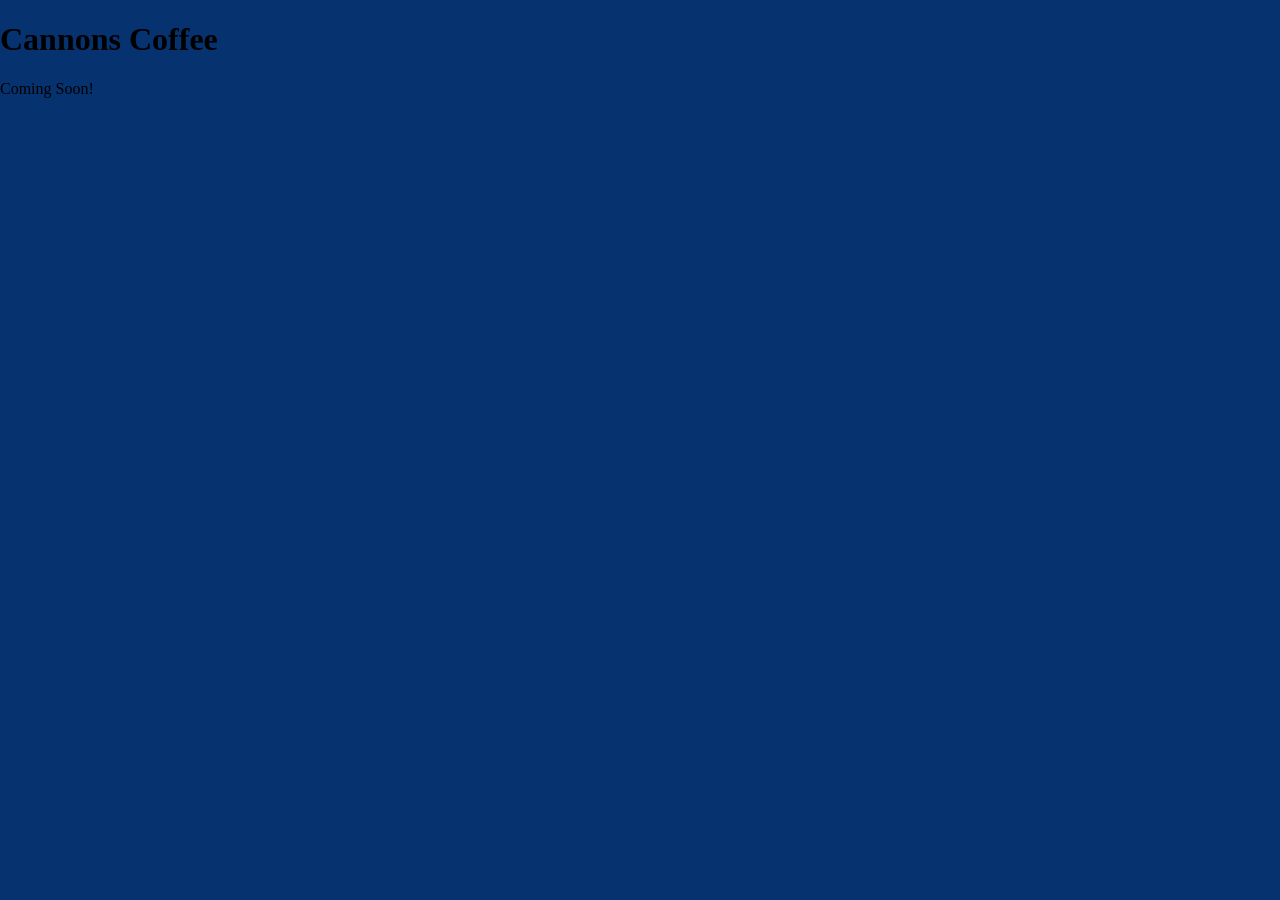
==== index.html @ af538644 "copied and pasted html and css" ====
<!DOCTYPE html>
<html lang="en">

<head>
    <meta charset="UTF-8">
    <meta name="viewport" content="width=device-width, initial-scale=1.0">
    <title>Coming Soon Cannons Coffee</title>
    <link rel="stylesheet" href="css/styles.css">
</head>

<body>
    <header>
        <h1>Cannons Coffee</h1>
    </header>
    <main>
        <p>Coming Soon!</p>
    </main>
    <footer>
    </footer>
</body>

</html>
---- css/styles.css ----
html {
  box-sizing: border-box;
}
*,
*:before,
*:after {
  box-sizing: inherit;
}

body {
  color: black;
  background-color: #063270;
  margin: 0;
  padding: 0;
}
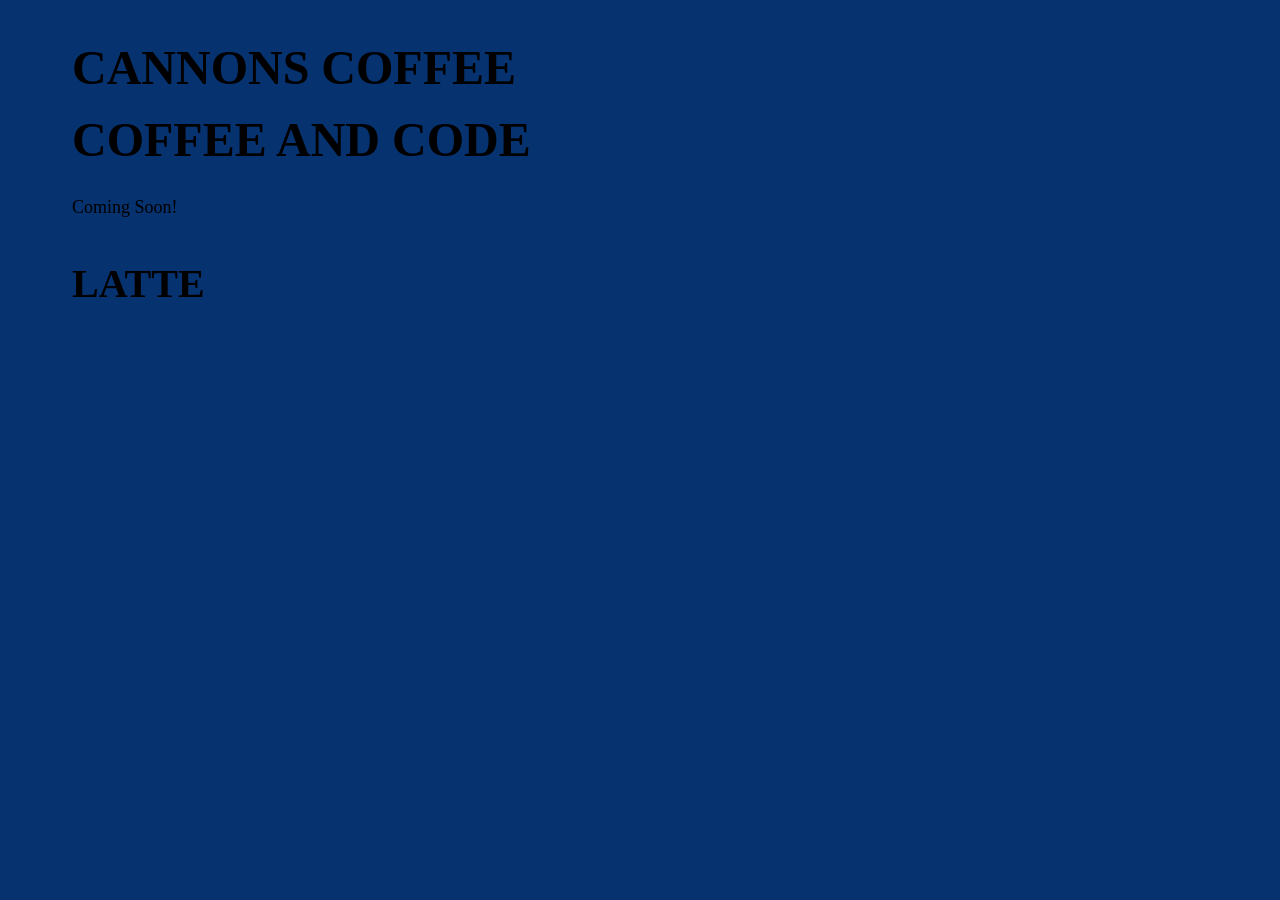
==== commit 94bf5df2: "changed a bunch of CSS to setup vars and universal" ====
--- a/index.html
+++ b/index.html
@@ -9,14 +9,18 @@
 </head>
 
 <body>
-    <header>
-        <h1>Cannons Coffee</h1>
-    </header>
-    <main>
-        <p>Coming Soon!</p>
-    </main>
-    <footer>
-    </footer>
+    <container>
+        <header>
+            <h1>Cannons Coffee</h1>
+        </header>
+        <main>
+            <h1>Coffee and Code</h1>
+            <p>Coming Soon!</p>
+            <h2>Latte</h2>
+        </main>
+        <footer>
+        </footer>
+    </container>
 </body>
 
 </html>
--- a/css/styles.css
+++ b/css/styles.css
@@ -1,3 +1,18 @@
+@import url('https://fonts.googleapis.com/css2?family=Montserrat:ital,wght@0,100..900;1,100..900&display=swap');
+
+:root {
+    --white: #fff;
+    --black: #000;
+    --catalina: #06327d;
+    --bluetiful: #2b70e4;
+    --vegan: #209d5c;
+    --sunglow: #ffd034;
+    --lightblue: #cadbf8;
+    --monty: "Montserrat";
+    --weight: 300;
+    --height: 1.1667;
+}
+
 html {
   box-sizing: border-box;
 }
@@ -10,6 +25,44 @@
 body {
   color: black;
   background-color: #063270;
-  margin: 0;
-  padding: 0;
+  margin: 0 auto;
+  padding: 2rem;
+  font-size: 1.125rem;
+  line-height: 1.5;
+  max-width: 1200px;
+}
+
+h1, h2, h3 {
+    var(--weight);
+    var(--height);
+}
+
+h1, h2 {
+    text-transform: uppercase;
+}
+
+h1 {
+    font-size: 3rem;
+    margin: 0;
+}
+
+h2 {
+    font-size: 2.5rem;
+}
+
+h3 {
+    font-size: 1.75rem;
+}
+
+.button {
+  padding: 0.5rem 1rem;
+  margin: 0 auto;
+  text-align: center;
+  background-color: var(--vegan);
+  color: var(--white);
+  font-size: 1.1rem;
+  border: 3px solid;
+  border-radius: 10px;
+  text-transform: uppercase;
+  display: inline-block;
 }
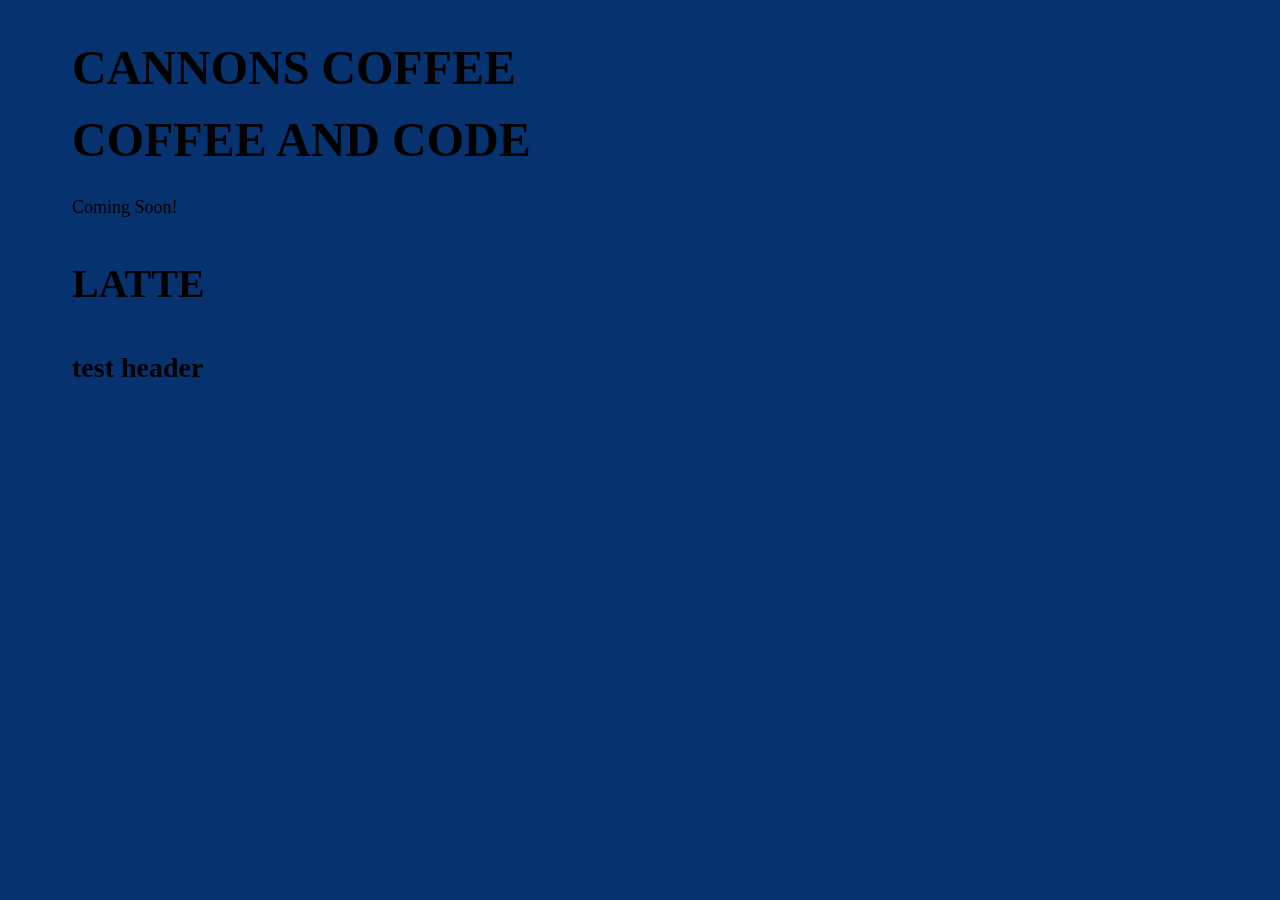
==== commit 3e4a36b8: "change headings" ====
--- a/index.html
+++ b/index.html
@@ -17,6 +17,7 @@
             <h1>Coffee and Code</h1>
             <p>Coming Soon!</p>
             <h2>Latte</h2>
+            <h3>test header</h3>
         </main>
         <footer>
         </footer>
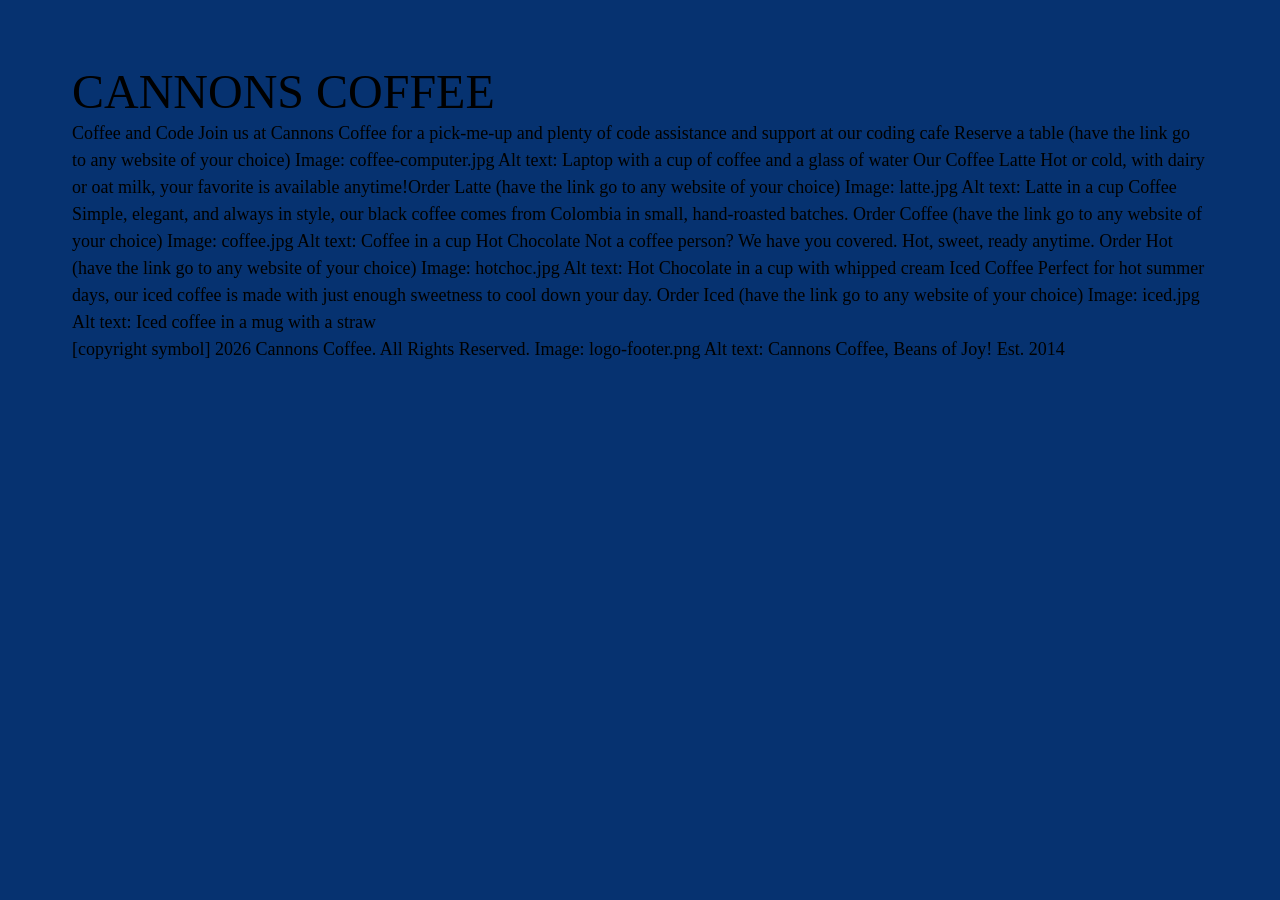
==== commit c855d1dd: "TASK 3 REDO I FAIIIILED" ====
--- a/index.html
+++ b/index.html
@@ -9,19 +9,51 @@
 </head>
 
 <body>
-    <container>
+    <div class="container">
         <header>
             <h1>Cannons Coffee</h1>
         </header>
         <main>
-            <h1>Coffee and Code</h1>
-            <p>Coming Soon!</p>
-            <h2>Latte</h2>
-            <h3>test header</h3>
+            Coffee and Code
+            Join us at Cannons Coffee for a pick-me-up and plenty of code assistance and support at our coding cafe
+            Reserve a table (have the link go to any website of your choice)
+            Image: coffee-computer.jpg
+            Alt text: Laptop with a cup of coffee and a glass of water
+            Our Coffee
+
+            Latte
+            Hot or cold, with dairy or oat milk, your favorite is available anytime!Order Latte (have the link go to any
+            website of
+            your choice)
+            Image: latte.jpg
+            Alt text: Latte in a cup
+
+            Coffee
+            Simple, elegant, and always in style, our black coffee comes from Colombia in small, hand-roasted batches.
+            Order Coffee (have the link go to any website of your choice)
+            Image: coffee.jpg
+            Alt text: Coffee in a cup
+
+            Hot Chocolate
+            Not a coffee person? We have you covered. Hot, sweet, ready anytime.
+            Order Hot (have the link go to any website of your choice)
+            Image: hotchoc.jpg
+            Alt text: Hot Chocolate in a cup with whipped cream
+
+            Iced Coffee
+            Perfect for hot summer days, our iced coffee is made with just enough sweetness to cool down your day.
+            Order Iced (have the link go to any website of your choice)
+            Image: iced.jpg
+            Alt text: Iced coffee in a mug with a straw
+
         </main>
         <footer>
+            [copyright symbol] 2026 Cannons Coffee. All Rights Reserved.
+            Image: logo-footer.png
+            Alt text: Cannons Coffee, Beans of Joy! Est. 2014
+
         </footer>
-    </container>
+    </div>
 </body>
 
 </html>
--- a/css/styles.css
+++ b/css/styles.css
@@ -25,16 +25,22 @@
 body {
   color: black;
   background-color: #063270;
-  margin: 0 auto;
+  margin: 0;
   padding: 2rem;
   font-size: 1.125rem;
   line-height: 1.5;
-  max-width: 1200px;
+  font-family: var(--monty);
+}
+
+.container {
+    margin: 0 auto;
+    padding: 2rem;
+   max-width: 1200px;
 }
 
 h1, h2, h3 {
-    var(--weight);
-    var(--height);
+    font-weight: var(--weight);
+    line-height: var(--height);
 }
 
 h1, h2 {
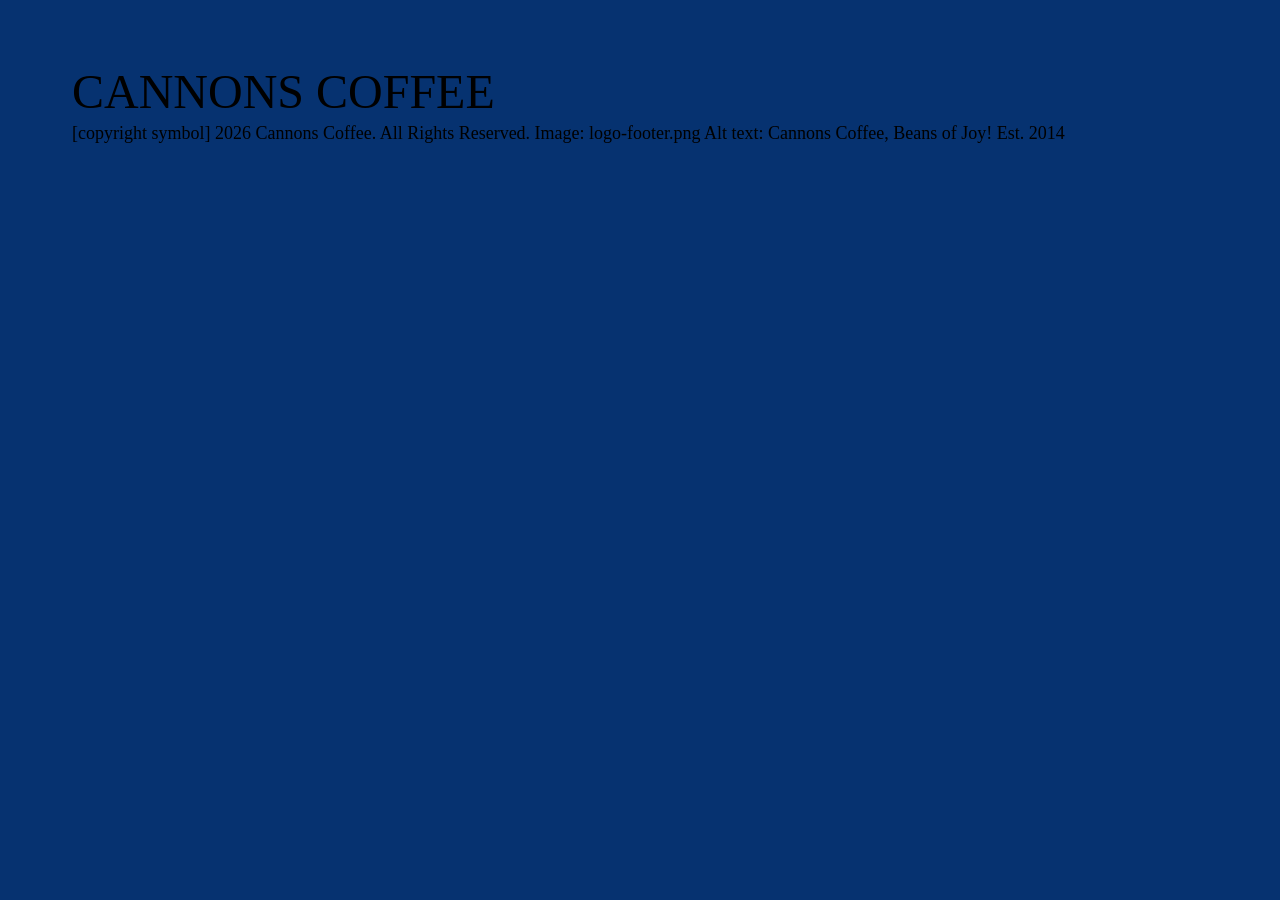
==== commit db5b498c: "TASK 3 button fix and html delete" ====
--- a/index.html
+++ b/index.html
@@ -14,37 +14,6 @@
             <h1>Cannons Coffee</h1>
         </header>
         <main>
-            Coffee and Code
-            Join us at Cannons Coffee for a pick-me-up and plenty of code assistance and support at our coding cafe
-            Reserve a table (have the link go to any website of your choice)
-            Image: coffee-computer.jpg
-            Alt text: Laptop with a cup of coffee and a glass of water
-            Our Coffee
-
-            Latte
-            Hot or cold, with dairy or oat milk, your favorite is available anytime!Order Latte (have the link go to any
-            website of
-            your choice)
-            Image: latte.jpg
-            Alt text: Latte in a cup
-
-            Coffee
-            Simple, elegant, and always in style, our black coffee comes from Colombia in small, hand-roasted batches.
-            Order Coffee (have the link go to any website of your choice)
-            Image: coffee.jpg
-            Alt text: Coffee in a cup
-
-            Hot Chocolate
-            Not a coffee person? We have you covered. Hot, sweet, ready anytime.
-            Order Hot (have the link go to any website of your choice)
-            Image: hotchoc.jpg
-            Alt text: Hot Chocolate in a cup with whipped cream
-
-            Iced Coffee
-            Perfect for hot summer days, our iced coffee is made with just enough sweetness to cool down your day.
-            Order Iced (have the link go to any website of your choice)
-            Image: iced.jpg
-            Alt text: Iced coffee in a mug with a straw
 
         </main>
         <footer>
--- a/css/styles.css
+++ b/css/styles.css
@@ -64,7 +64,7 @@
   padding: 0.5rem 1rem;
   margin: 0 auto;
   text-align: center;
-  background-color: var(--vegan);
+  background-color: var(--catalina);
   color: var(--white);
   font-size: 1.1rem;
   border: 3px solid;
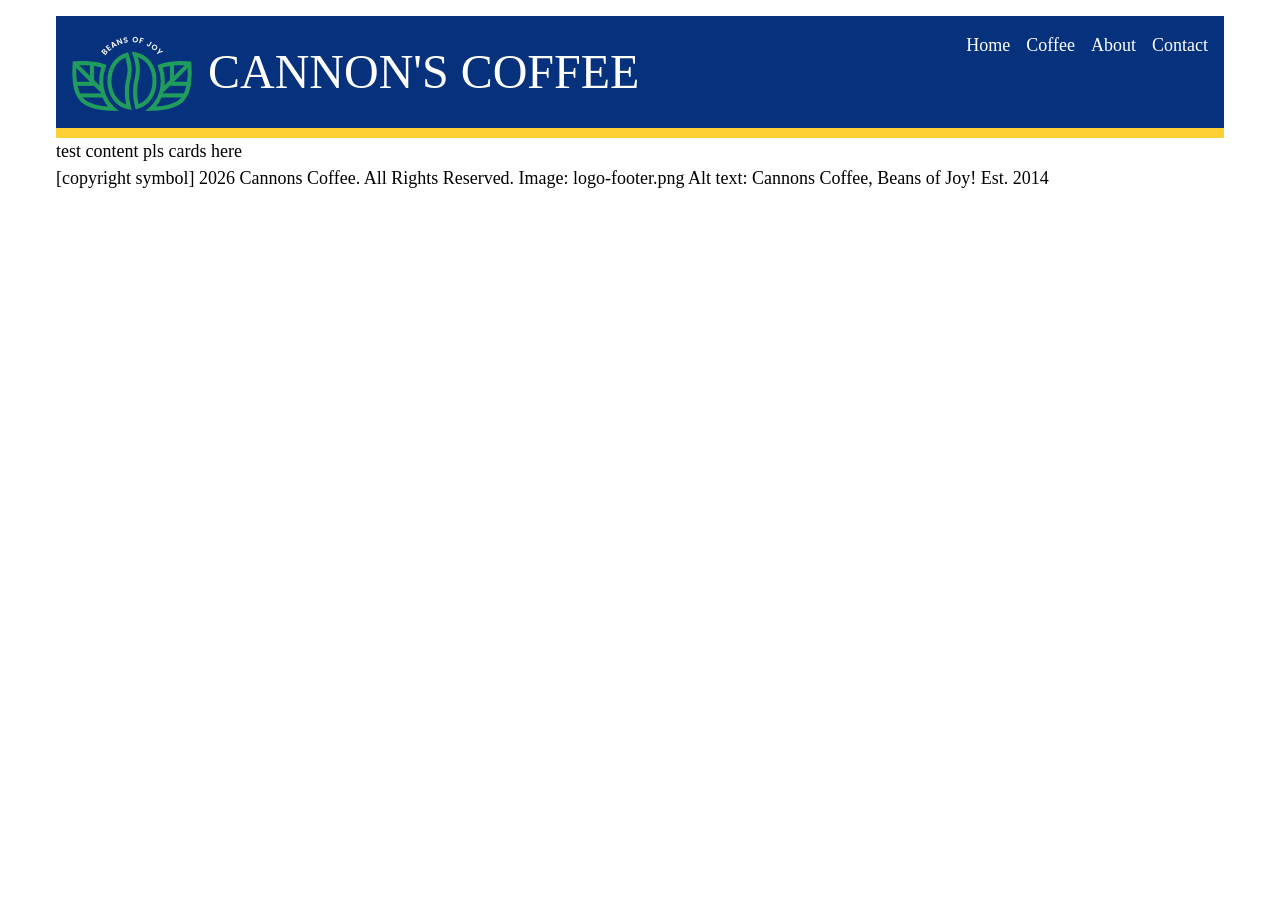
==== commit 41363695: "TASK 4A, NAV" ====
--- a/index.html
+++ b/index.html
@@ -11,10 +11,24 @@
 <body>
     <div class="container">
         <header>
-            <h1>Cannons Coffee</h1>
+            <div class="logoside">
+                <img class="logo" src="assets/logo-nav.png" alt="Cannons Coffee Logo, Beans of Joy" />
+                <h1>Cannon's Coffee</h1>
+            </div>
+
+            <nav>
+                <ul>
+                    <li><a href="index.html">Home</a></li>
+                    <li><a href="latte.html">Coffee</a></li>
+                    <li><a href="https://www.dunkindonuts.com/en" target="_blank">About</a></li>
+                    <li><a href="mailto:zoerosepallas@gmail.com" target="_blank">Contact</a>
+                    </li>
+                </ul>
+            </nav>
+
         </header>
         <main>
-
+            test content pls cards here
         </main>
         <footer>
             [copyright symbol] 2026 Cannons Coffee. All Rights Reserved.
--- a/css/styles.css
+++ b/css/styles.css
@@ -21,12 +21,46 @@
 *:after {
   box-sizing: inherit;
 }
+header {
+  text-align: center;
+  color: var(--white);
+ background-color: var(--catalina);
+  border-bottom: 10px solid var(--sunglow);
+  display: flex;
+   justify-content: center;
+    flex-flow: row wrap;
+    gap: 1rem;
+  padding: 1rem;
+}
 
+.logoside {
+    display: flex;
+     flex-flow: row wrap;
+    justify-content: center;
+    gap: 1rem;
+    align-items: center;
+}
+
+nav ul {
+  list-style-type: none;
+  padding: 0;
+  margin: 0;
+  display: flex;
+  flex-flow: row wrap;
+  gap: 1rem;
+}
+nav a {
+  display: block;
+  color: var(--white);
+  text-decoration: none;
+}
+nav a:hover {
+  color: var(--lightblue);
+}
 body {
   color: black;
-  background-color: #063270;
   margin: 0;
-  padding: 2rem;
+  padding: 0;
   font-size: 1.125rem;
   line-height: 1.5;
   font-family: var(--monty);
@@ -34,7 +68,7 @@
 
 .container {
     margin: 0 auto;
-    padding: 2rem;
+    padding: 1rem;
    max-width: 1200px;
 }
 
@@ -71,4 +105,23 @@
   border-radius: 10px;
   text-transform: uppercase;
   display: inline-block;
+}
+
+
+@media (min-width: 650px) {
+  header {
+    justify-content: center;
+  }
+  nav ul{
+    justify-content: center;
+  }
+}
+
+@media (min-width: 1000px) {
+  header {
+    justify-content: space-between;
+  }
+  nav ul{
+    justify-content: space-between;
+  }
 }
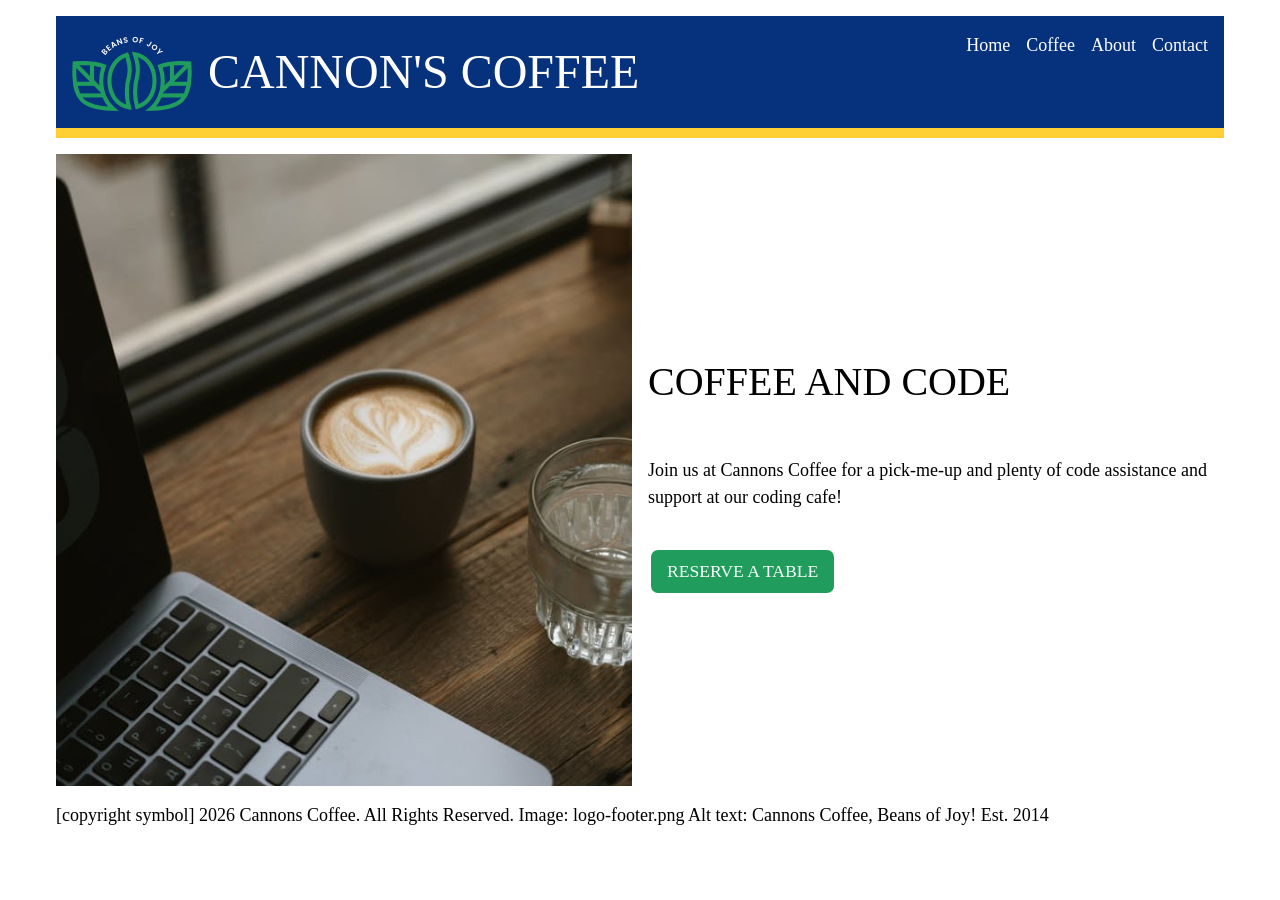
==== commit caf20910: "Task 4b signoff" ====
--- a/index.html
+++ b/index.html
@@ -28,7 +28,19 @@
 
         </header>
         <main>
-            test content pls cards here
+            <div class="featurecard">
+                <img class="coffeecomp" src="assets/coffee-computer.jpg"
+                    alt="Laptop with a cup of coffee and a glass of water" />
+                <div class="FCgrid">
+                    <h2> Coffee and Code</h2>
+                    <p>Join us at Cannons Coffee for a pick-me-up and plenty of code assistance and support at our
+                        coding
+                        cafe!
+                    </p>
+                    <p><a href="https://www.youtube.com/@zoerosepallas?sub_confirmation=1" target="_blank"
+                            class="button2">Reserve a Table</a></p>
+                </div>
+            </div>
         </main>
         <footer>
             [copyright symbol] 2026 Cannons Coffee. All Rights Reserved.
--- a/css/styles.css
+++ b/css/styles.css
@@ -35,7 +35,7 @@
 
 .logoside {
     display: flex;
-     flex-flow: row wrap;
+     /* flex-flow: row wrap; */
     justify-content: center;
     gap: 1rem;
     align-items: center;
@@ -48,6 +48,7 @@
   display: flex;
   flex-flow: row wrap;
   gap: 1rem;
+  justify-content: center;
 }
 nav a {
   display: block;
@@ -106,7 +107,40 @@
   text-transform: uppercase;
   display: inline-block;
 }
+.button2 {
+  padding: 0.5rem 1rem;
+  margin: 0 auto;
+  text-align: center;
+  background-color: var(--vegan);
+  color: var(--white);
+  font-size: 1.1rem;
+  border: 3px solid;
+  border-radius: 10px;
+  text-transform: uppercase;
+  text-decoration: none;
+  display: inline-block;
+}
 
+.container {
+  display: grid;
+  grid-template-columns: 1fr;
+  gap: 1rem;
+}
+
+.featurecard {
+  display: grid;
+  grid-template-columns: repeat(2, 1fr);
+  align-items: center;
+  gap: 1rem;
+}
+
+.FCgrid {
+  display: grid;
+}
+
+.coffeecomp {
+width: 100%;
+}
 
 @media (min-width: 650px) {
   header {
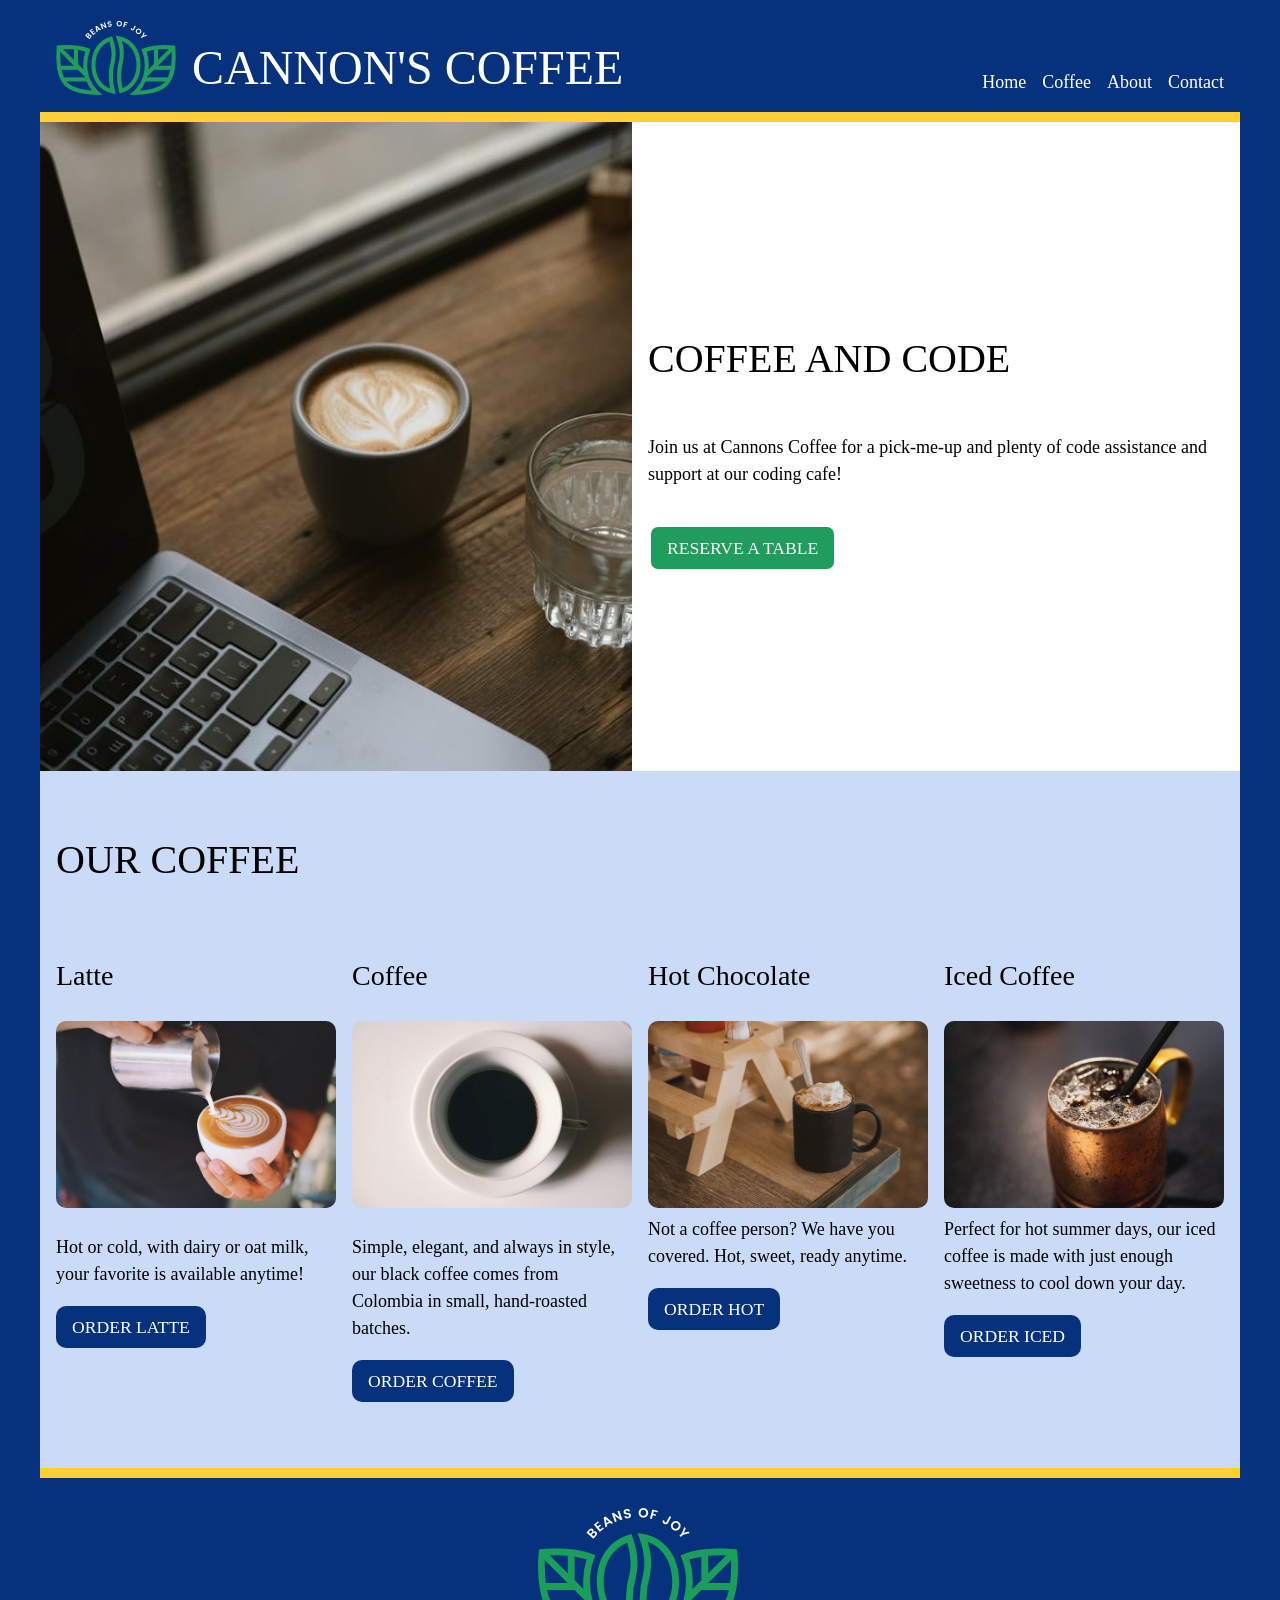
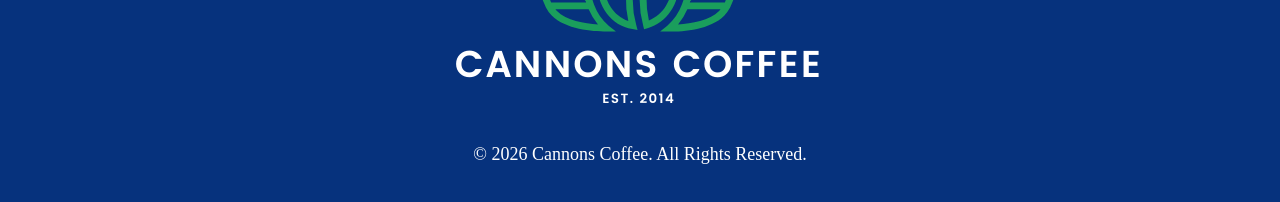
==== commit e2e8512c: "parts 4C and 4D, copyright symbol, proper background color, proper nav" ====
--- a/index.html
+++ b/index.html
@@ -34,18 +34,56 @@
                 <div class="FCgrid">
                     <h2> Coffee and Code</h2>
                     <p>Join us at Cannons Coffee for a pick-me-up and plenty of code assistance and support at our
-                        coding
-                        cafe!
+                        coding cafe!
                     </p>
                     <p><a href="https://www.youtube.com/@zoerosepallas?sub_confirmation=1" target="_blank"
                             class="button2">Reserve a Table</a></p>
                 </div>
             </div>
+            <div class="whole">
+                <h2>Our Coffee </h2>
+
+                <div class="blubackground">
+                    <div class="card">
+                        <h3>Latte</h3>
+                        <img class="round" src="assets/latte.jpg" alt="Latte in a cup" />
+                        <p>Hot or cold, with dairy or oat milk, your favorite is available anytime!</p>
+                        <p><a href="https://www.youtube.com/watch?v=3pbjqJGix0A&list=RD3pbjqJGix0A&start_radio=1&t=5283s"
+                                target="_blank" class="button"> Order Latte </a> </p>
+
+                    </div>
+                    <div class="card">
+                        <h3>Coffee</h3>
+                        <img class="round" src="assets/coffee.jpg" alt="Coffee in a cup" />
+                        <p>Simple, elegant, and always in style, our black coffee comes from Colombia in small,
+                            hand-roasted
+                            batches.</p>
+                        <p><a href="https://www.youtube.com/watch?v=3pbjqJGix0A&list=RD3pbjqJGix0A&start_radio=1&t=5283s"
+                                target="_blank" class="button"> Order Coffee </a> </p>
+                    </div>
+                    <div class="card">
+                        <h3>Hot Chocolate</h3>
+                        <img class="round" src="assets/hotchoc.jpg" alt=" Hot Chocolate in a cup with whipped cream" />
+                        Not a coffee person? We have you covered. Hot, sweet, ready anytime.
+                        <p><a href="https://www.youtube.com/watch?v=3pbjqJGix0A&list=RD3pbjqJGix0A&start_radio=1&t=5283s"
+                                target="_blank" class="button"> Order Hot </a> </p>
+
+                    </div>
+                    <div class="card">
+                        <h3>Iced Coffee</h3>
+                        <img class="round" src="assets/iced.jpg" alt="Iced coffee in a mug with a straw" />
+                        Perfect for hot summer days, our iced coffee is made with just enough sweetness to cool down
+                        your
+                        day.
+                        <p><a href="https://www.youtube.com/watch?v=3pbjqJGix0A&list=RD3pbjqJGix0A&start_radio=1&t=5283s"
+                                target="_blank" class="button"> Order Iced</a> </p>
+                    </div>
+                </div>
+            </div>
         </main>
         <footer>
-            [copyright symbol] 2026 Cannons Coffee. All Rights Reserved.
-            Image: logo-footer.png
-            Alt text: Cannons Coffee, Beans of Joy! Est. 2014
+            <img class="footerlogo" src="assets/logo-footer.png" alt="Cannons Coffee Logo, Beans of Joy! Est. 2014" />
+            <p> &copy; 2026 Cannons Coffee. All Rights Reserved.</p>
 
         </footer>
     </div>
--- a/css/styles.css
+++ b/css/styles.css
@@ -31,6 +31,7 @@
     flex-flow: row wrap;
     gap: 1rem;
   padding: 1rem;
+    align-items: flex-end;
 }
 
 .logoside {
@@ -38,7 +39,7 @@
      /* flex-flow: row wrap; */
     justify-content: center;
     gap: 1rem;
-    align-items: center;
+    align-items: flex-end;
 }
 
 nav ul {
@@ -65,12 +66,13 @@
   font-size: 1.125rem;
   line-height: 1.5;
   font-family: var(--monty);
+  background-color: var(--catalina);
 }
 
 .container {
     margin: 0 auto;
-    padding: 1rem;
    max-width: 1200px;
+   
 }
 
 h1, h2, h3 {
@@ -102,9 +104,9 @@
   background-color: var(--catalina);
   color: var(--white);
   font-size: 1.1rem;
-  border: 3px solid;
   border-radius: 10px;
   text-transform: uppercase;
+  text-decoration: none;
   display: inline-block;
 }
 .button2 {
@@ -121,25 +123,52 @@
   display: inline-block;
 }
 
-.container {
-  display: grid;
-  grid-template-columns: 1fr;
-  gap: 1rem;
-}
-
 .featurecard {
   display: grid;
   grid-template-columns: repeat(2, 1fr);
   align-items: center;
   gap: 1rem;
+  background-color: var(--white);
 }
 
 .FCgrid {
   display: grid;
 }
 
-.coffeecomp {
-width: 100%;
+img {
+max-width: 100%;
+}
+.whole {
+    background-color: var(--lightblue);
+  padding: 2rem 1rem;
+}
+
+.blubackground {
+     display: grid;
+  grid-template-columns: 1fr;
+  gap: 1rem;
+
+}
+
+.card {
+  padding: 1rem 0rem;
+  text-align: left;
+}
+
+.round {
+  border-radius: 10px;
+}
+
+footer {
+  text-align: center;
+  color: var(--white);
+ background-color: var(--catalina);
+  border-top: 10px solid var(--sunglow);
+  /* display: flex;
+   justify-content: center;
+    flex-direction: column;
+    gap: 1rem; */
+  padding: 1rem;
 }
 
 @media (min-width: 650px) {
@@ -149,6 +178,9 @@
   nav ul{
     justify-content: center;
   }
+.blubackground {
+  grid-template-columns: 1fr 1fr;
+}
 }
 
 @media (min-width: 1000px) {
@@ -158,4 +190,7 @@
   nav ul{
     justify-content: space-between;
   }
+  .blubackground {
+  grid-template-columns: 1fr 1fr 1fr 1fr;
+}
 }
